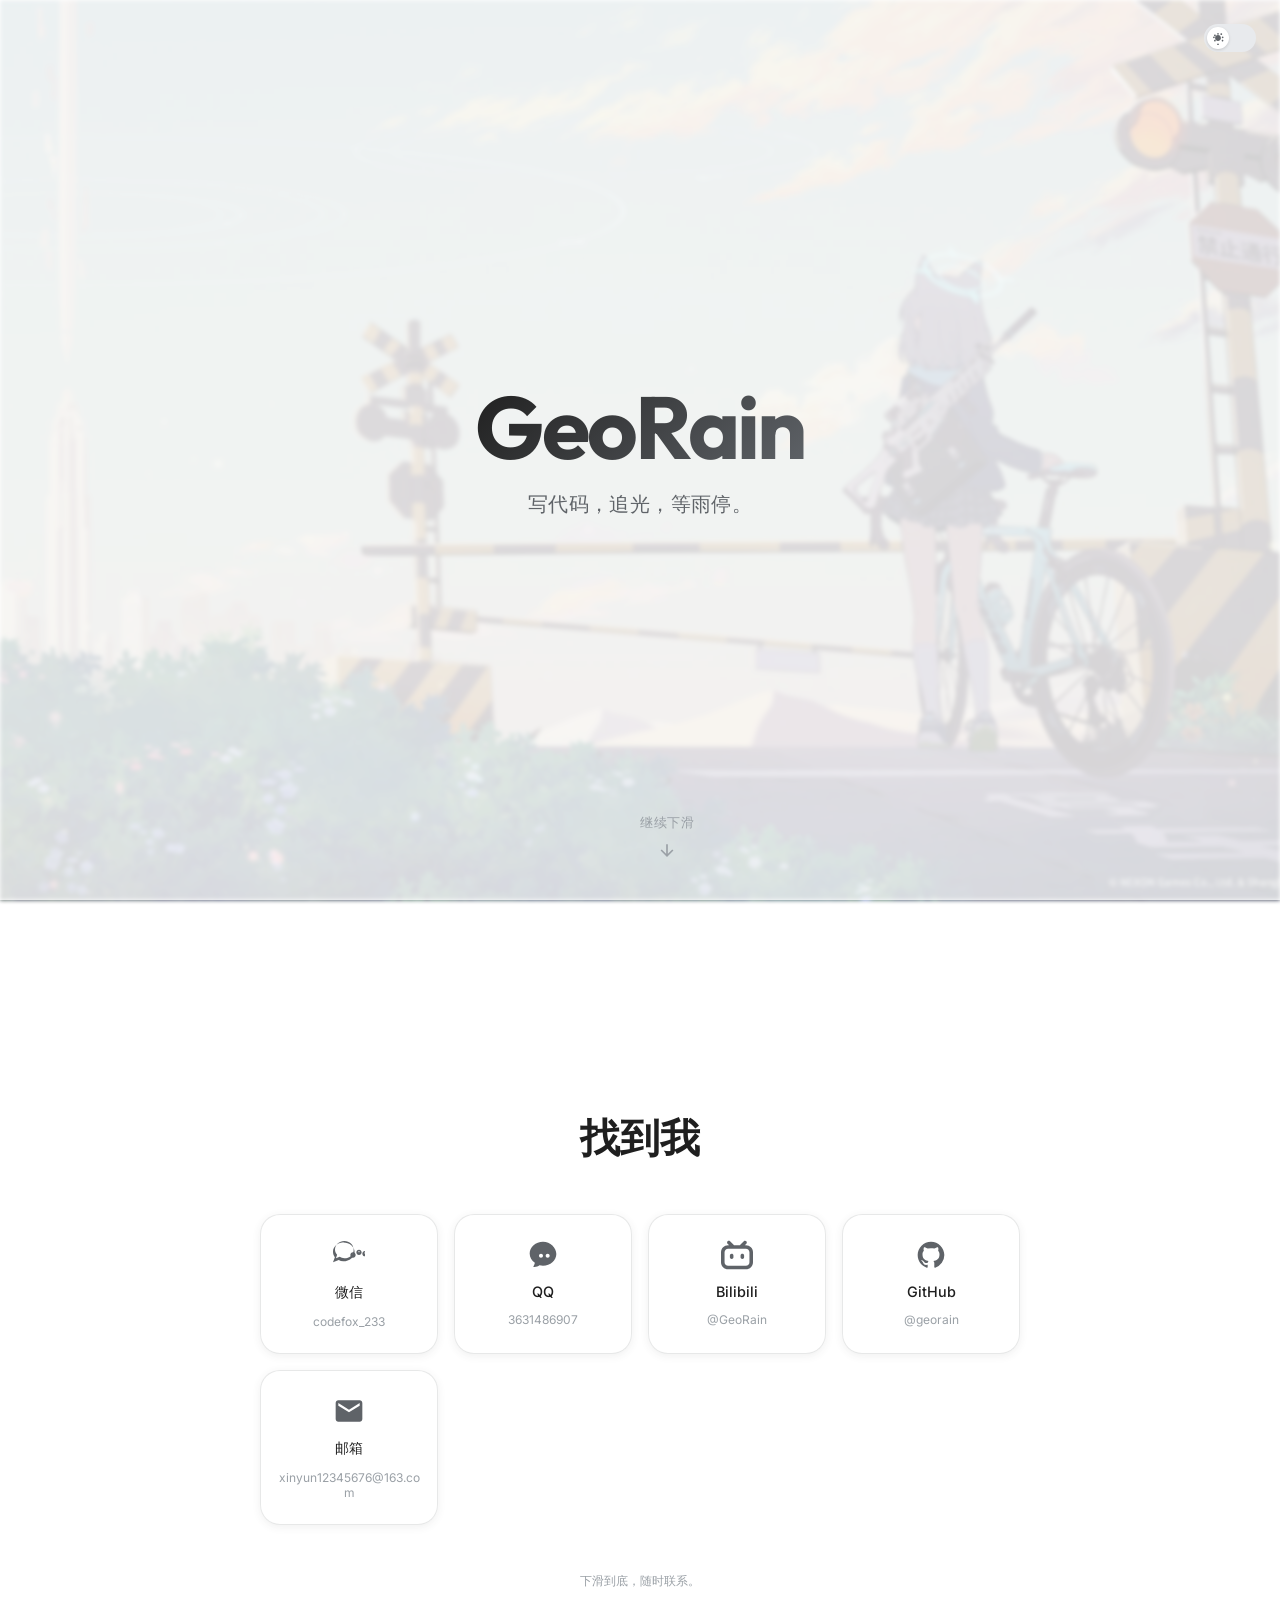
==== index.html @ 986906f8 "Add files via upload" ====
<!DOCTYPE html>
<html lang="zh-CN">
<head>
    <meta charset="UTF-8">
    <meta name="viewport" content="width=device-width, initial-scale=1.0">
    <title>GeoRain</title>
    <link rel="preconnect" href="https://fonts.googleapis.com">
    <link rel="preconnect" href="https://fonts.gstatic.com" crossorigin>
    <!-- 延迟加载字体,不阻塞首屏;字体就绪后无闪烁切换 -->
    <link href="https://fonts.googleapis.com/css2?family=Inter:wght@300;400;500;600;700&family=Outfit:wght@400;500;600;700&display=swap" rel="stylesheet" media="print" onload="this.media='all'">
    <noscript><link href="https://fonts.googleapis.com/css2?family=Inter:wght@300;400;500;600;700&family=Outfit:wght@400;500;600;700&display=swap" rel="stylesheet"></noscript>
    <style>
        :root {
            --bg: #ffffff;
            --bg-glass: rgba(255, 255, 255, 0.72);
            --text-primary: #1f1f1f;
            --text-secondary: #5f6368;
            --text-tertiary: #9aa0a6;
            --border: rgba(60, 64, 67, 0.12);
            --shadow: rgba(60, 64, 67, 0.08);
            --accent: #1a73e8;
            --toggle-bg: #e8eaed;
            --toggle-knob: #ffffff;
            --transition-speed: 0.4s;
        }

        [data-theme="dark"] {
            --bg: #0e0e0e;
            --bg-glass: rgba(30, 30, 30, 0.72);
            --text-primary: #e8eaed;
            --text-secondary: #9aa0a6;
            --text-tertiary: #5f6368;
            --border: rgba(255, 255, 255, 0.08);
            --shadow: rgba(0, 0, 0, 0.25);
            --accent: #8ab4f8;
            --toggle-bg: #3c4043;
            --toggle-knob: #5f6368;
        }

        * {
            margin: 0;
            padding: 0;
            box-sizing: border-box;
        }

        html {
            scroll-behavior: smooth;
        }

        body {
            font-family: 'Inter', -apple-system, BlinkMacSystemFont, 'Segoe UI', Roboto, sans-serif;
            background-color: var(--bg);
            color: var(--text-primary);
            transition: background-color var(--transition-speed) ease, color var(--transition-speed) ease;
            overflow-x: hidden;
            min-height: 100vh;
        }

        /* Desktop background */
        @media (min-width: 769px) {
            body::before {
                content: '';
                position: fixed;
                inset: 0;
                z-index: -1;
                background: url('bj2.jpg') center center / cover no-repeat fixed;
                filter: blur(2px) brightness(0.85);
                transition: filter var(--transition-speed) ease;
            }

            [data-theme="dark"] body::before {
                filter: blur(2px) brightness(0.45);
            }

            body::after {
                content: '';
                position: fixed;
                inset: 0;
                z-index: -1;
                background: var(--bg);
                opacity: 0.82;
                transition: background-color var(--transition-speed) ease, opacity var(--transition-speed) ease;
            }

            [data-theme="dark"] body::after {
                opacity: 0.88;
            }
        }

        /* Theme toggle */
        .theme-toggle {
            position: fixed;
            top: 24px;
            right: 24px;
            z-index: 100;
            width: 52px;
            height: 28px;
            background: var(--toggle-bg);
            border-radius: 14px;
            cursor: pointer;
            border: none;
            outline: none;
            padding: 0;
            transition: background-color var(--transition-speed) ease;
            display: flex;
            align-items: center;
            padding: 0 3px;
        }

        .theme-toggle-knob {
            width: 22px;
            height: 22px;
            background: var(--toggle-knob);
            border-radius: 50%;
            box-shadow: 0 1px 3px rgba(0,0,0,0.15);
            transition: transform var(--transition-speed) cubic-bezier(0.4, 0.0, 0.2, 1), background-color var(--transition-speed) ease;
            display: flex;
            align-items: center;
            justify-content: center;
        }

        [data-theme="dark"] .theme-toggle-knob {
            transform: translateX(24px);
        }

        .theme-toggle svg {
            width: 14px;
            height: 14px;
            fill: var(--text-secondary);
            transition: fill var(--transition-speed) ease;
        }

        /* Layout */
        .page {
            min-height: 200vh;
            display: flex;
            flex-direction: column;
        }

        /* Hero section */
        .hero {
            flex: 1;
            min-height: 100vh;
            display: flex;
            flex-direction: column;
            align-items: center;
            justify-content: center;
            text-align: center;
            padding: 40px 24px;
            position: relative;
        }

        .hero-content {
            animation: fadeInUp 0.9s cubic-bezier(0.16, 1, 0.3, 1) forwards;
            opacity: 0;
            transform: translateY(24px);
        }

        .name {
            font-family: 'Outfit', sans-serif;
            font-size: clamp(3rem, 8vw, 5.5rem);
            font-weight: 700;
            letter-spacing: -0.03em;
            line-height: 1.05;
            margin-bottom: 16px;
            background: linear-gradient(135deg, var(--text-primary) 0%, var(--text-secondary) 100%);
            -webkit-background-clip: text;
            -webkit-text-fill-color: transparent;
            background-clip: text;
            transition: background 0.4s ease;
        }

        .tagline {
            font-size: clamp(1rem, 2.5vw, 1.25rem);
            font-weight: 400;
            color: var(--text-secondary);
            letter-spacing: 0.02em;
            line-height: 1.5;
            max-width: 480px;
            transition: color var(--transition-speed) ease;
        }

        /* Scroll indicator */
        .scroll-hint {
            position: absolute;
            bottom: 40px;
            left: 50%;
            transform: translateX(-50%);
            display: flex;
            flex-direction: column;
            align-items: center;
            gap: 8px;
            color: var(--text-tertiary);
            font-size: 0.8rem;
            letter-spacing: 0.05em;
            animation: fadeInUp 0.9s 0.3s cubic-bezier(0.16, 1, 0.3, 1) forwards;
            opacity: 0;
            transition: color var(--transition-speed) ease;
        }

        .scroll-hint svg {
            width: 20px;
            height: 20px;
            stroke: currentColor;
            fill: none;
            stroke-width: 2;
            animation: bounce 2s infinite;
        }

        @keyframes bounce {
            0%, 20%, 50%, 80%, 100% { transform: translateY(0); }
            40% { transform: translateY(6px); }
            60% { transform: translateY(3px); }
        }

        /* Contact section */
        .contact-section {
            min-height: 100vh;
            display: flex;
            flex-direction: column;
            align-items: center;
            justify-content: center;
            padding: 80px 24px;
            position: relative;
            /* 首屏外的内容延迟渲染,加快首屏呈现 */
            content-visibility: auto;
            contain-intrinsic-size: 100vh 500px;
        }

        .contact-title {
            font-family: 'Outfit', sans-serif;
            font-size: clamp(1.75rem, 4vw, 2.5rem);
            font-weight: 600;
            margin-bottom: 48px;
            color: var(--text-primary);
            transition: color var(--transition-speed) ease;
            opacity: 0;
            transform: translateY(20px);
        }

        .contact-title.visible {
            animation: fadeInUp 0.7s cubic-bezier(0.16, 1, 0.3, 1) forwards;
        }

        .contact-grid {
            display: grid;
            grid-template-columns: repeat(2, minmax(140px, 200px));
            gap: 16px;
            max-width: 420px;
            width: 100%;
        }

        .contact-card {
            background: var(--bg-glass);
            backdrop-filter: blur(20px) saturate(1.8);
            -webkit-backdrop-filter: blur(20px) saturate(1.8);
            border: 1px solid var(--border);
            border-radius: 20px;
            padding: 24px 16px;
            display: flex;
            flex-direction: column;
            align-items: center;
            gap: 12px;
            text-decoration: none;
            color: var(--text-primary);
            box-shadow: 0 2px 8px var(--shadow);
            transition: transform 0.3s cubic-bezier(0.34, 1.56, 0.64, 1), box-shadow 0.3s ease, background-color var(--transition-speed) ease, border-color var(--transition-speed) ease;
            opacity: 0;
            transform: translateY(20px);
        }

        .contact-card.visible {
            animation: fadeInUp 0.6s cubic-bezier(0.16, 1, 0.3, 1) forwards;
        }

        .contact-card:nth-child(1).visible { animation-delay: 0.05s; }
        .contact-card:nth-child(2).visible { animation-delay: 0.15s; }
        .contact-card:nth-child(3).visible { animation-delay: 0.25s; }
        .contact-card:nth-child(4).visible { animation-delay: 0.35s; }
        .contact-card:nth-child(5).visible { animation-delay: 0.45s; }

        .contact-card:hover {
            transform: translateY(-4px) scale(1.02);
            box-shadow: 0 8px 24px var(--shadow);
        }

        .contact-card svg {
            width: 32px;
            height: 32px;
            fill: var(--text-secondary);
            transition: fill var(--transition-speed) ease;
        }

        .contact-card:hover svg {
            fill: var(--accent);
        }

        .contact-label {
            font-size: 0.9rem;
            font-weight: 500;
            color: var(--text-primary);
            transition: color var(--transition-speed) ease;
        }

        .contact-value {
            font-size: 0.75rem;
            color: var(--text-tertiary);
            word-break: break-all;
            text-align: center;
            transition: color var(--transition-speed) ease;
        }

        .contact-card.non-link {
            cursor: default;
        }

        .contact-card.non-link:hover {
            transform: translateY(-2px) scale(1.01);
        }

        /* Footer hint */
        .footer-hint {
            margin-top: 48px;
            font-size: 0.75rem;
            color: var(--text-tertiary);
            opacity: 0;
            transition: color var(--transition-speed) ease;
        }

        .footer-hint.visible {
            animation: fadeInUp 0.6s 0.4s cubic-bezier(0.16, 1, 0.3, 1) forwards;
        }

        @keyframes fadeInUp {
            from {
                opacity: 0;
                transform: translateY(20px);
            }
            to {
                opacity: 1;
                transform: translateY(0);
            }
        }

        /* Responsive */
        @media (max-width: 480px) {
            .contact-grid {
                grid-template-columns: 1fr 1fr;
                gap: 12px;
            }

            .contact-card {
                padding: 20px 12px;
                border-radius: 16px;
            }

            .contact-card svg {
                width: 28px;
                height: 28px;
            }

            .theme-toggle {
                top: 16px;
                right: 16px;
            }
        }

        @media (min-width: 769px) {
            .contact-grid {
                grid-template-columns: repeat(4, minmax(140px, 180px));
                max-width: 760px;
            }
        }
    </style>
</head>
<body>
    <button class="theme-toggle" id="themeToggle" aria-label="切换深色模式">
        <div class="theme-toggle-knob">
            <svg id="toggleIcon" viewBox="0 0 24 24" xmlns="http://www.w3.org/2000/svg">
                <!-- Sun icon -->
                <path class="sun" d="M12 17c-2.76 0-5-2.24-5-5s2.24-5 5-5 5 2.24 5 5-2.24 5-5 5zm0-13.5c.83 0 1.5.67 1.5 1.5s-.67 1.5-1.5 1.5-1.5-.67-1.5-1.5.67-1.5 1.5-1.5zm0 18c-.83 0-1.5.67-1.5 1.5s.67 1.5 1.5 1.5 1.5-.67 1.5-1.5-.67-1.5-1.5-1.5zm9.5-10.5c0 .83-.67 1.5-1.5 1.5s-1.5-.67-1.5-1.5.67-1.5 1.5-1.5 1.5.67 1.5 1.5zm-18 0c0 .83.67 1.5 1.5 1.5s1.5-.67 1.5-1.5-.67-1.5-1.5-1.5-1.5.67-1.5 1.5zm15.18-6.68c.59.59.59 1.54 0 2.12-.59.59-1.54.59-2.12 0-.59-.59-.59-1.54 0-2.12.59-.59 1.54-.59 2.12 0zM5.64 17.36c-.59-.59-.59-1.54 0-2.12.59-.59 1.54-.59 2.12 0 .59.59.59 1.54 0 2.12-.59.59-1.54.59-2.12 0zm15.18 0c-.59.59-1.54.59-2.12 0-.59-.59-.59-1.54 0-2.12.59-.59 1.54-.59 2.12 0 .59.59.59 1.54 0 2.12zM5.64 6.64c.59-.59 1.54-.59 2.12 0 .59.59.59 1.54 0 2.12-.59.59-1.54.59-2.12 0-.59-.59-.59-1.54 0-2.12z"/>
                <!-- Moon icon (hidden by default) -->
                <path class="moon" style="display:none" d="M12 3c-4.97 0-9 4.03-9 9s4.03 9 9 9 9-4.03 9-9c0-.46-.04-.92-.1-1.36-.98 1.37-2.58 2.26-4.4 2.26-3.03 0-5.5-2.47-5.5-5.5 0-1.82.89-3.42 2.26-4.4-.44-.06-.9-.1-1.36-.1z"/>
            </svg>
        </div>
    </button>

    <div class="page">
        <section class="hero">
            <div class="hero-content">
                <h1 class="name">GeoRain</h1>
                <p class="tagline">写代码，追光，等雨停。</p>
            </div>
            <div class="scroll-hint">
                <span>继续下滑</span>
                <svg viewBox="0 0 24 24"><path d="M12 5v14M5 12l7 7 7-7"/></svg>
            </div>
        </section>

        <section class="contact-section" id="contactSection">
            <h2 class="contact-title" id="contactTitle">找到我</h2>
            <div class="contact-grid">
                <div class="contact-card non-link">
                    <svg viewBox="0 0 24 24" xmlns="http://www.w3.org/2000/svg">
                        <path d="M8.5 14.5c-1.3 0-2.5-.4-3.5-1.1l-2.8 1.1.9-2.7C2 10.5 1.5 9.3 1.5 8c0-3.6 3.1-6.5 7-6.5s7 2.9 7 6.5-3.1 6.5-7 6.5zm0-12C3.8 2.5 0 5.7 0 9.5c0 1.5.5 2.9 1.4 4.1L0 17.5l4.3-1.7c1 .6 2.2.9 3.4.9 4.7 0 8.5-3.2 8.5-7s-3.8-7-8.5-7z"/>
                        <path d="M19.5 9c.3 0 .5.2.5.5s-.2.5-.5.5-.5-.2-.5-.5.2-.5.5-.5zm0-1c-1.1 0-2 .9-2 2s.9 2 2 2 2-.9 2-2-.9-2-2-2zm-4.5 3c.3 0 .5.2.5.5s-.2.5-.5.5-.5-.2-.5-.5.2-.5.5-.5zm0-1c-1.1 0-2 .9-2 2s.9 2 2 2 2-.9 2-2-.9-2-2-2zm9 0c.3 0 .5.2.5.5s-.2.5-.5.5-.5-.2-.5-.5.2-.5.5-.5zm0-1c-1.1 0-2 .9-2 2s.9 2 2 2 2-.9 2-2-.9-2-2-2z"/>
                    </svg>
                    <span class="contact-label">微信</span>
                    <span class="contact-value">codefox_233</span>
                </div>

                <div class="contact-card non-link">
                    <svg viewBox="0 0 24 24" xmlns="http://www.w3.org/2000/svg">
                        <path d="M12 2C6.48 2 2 6.03 2 10.8c0 2.85 1.52 5.38 3.88 7.04-.16.85-.6 2.15-1.18 3.1 1.72.32 3.48-.38 4.68-1.2.84.23 1.73.36 2.62.36 5.52 0 10-4.03 10-8.8S17.52 2 12 2zm-1.5 12c-.83 0-1.5-.67-1.5-1.5s.67-1.5 1.5-1.5 1.5.67 1.5 1.5-.67 1.5-1.5 1.5zm5 0c-.83 0-1.5-.67-1.5-1.5s.67-1.5 1.5-1.5 1.5.67 1.5 1.5-.67 1.5-1.5 1.5z"/>
                    </svg>
                    <span class="contact-label">QQ</span>
                    <span class="contact-value">3631486907</span>
                </div>

                <a href="https://space.bilibili.com/3493276139128840?spm_id_from=333.1007.0.0" target="_blank" rel="noopener noreferrer" class="contact-card">
                    <svg viewBox="0 0 24 24" xmlns="http://www.w3.org/2000/svg">
                        <path d="M17.813 4.653h.854c1.51.054 2.769.578 3.773 1.574 1.004.995 1.524 2.249 1.56 3.76v7.36c-.036 1.51-.556 2.769-1.56 3.773s-2.262 1.524-3.773 1.56H5.333c-1.51-.036-2.769-.556-3.773-1.56S.036 18.858 0 17.347v-7.36c.036-1.511.556-2.765 1.56-3.76 1.004-.996 2.262-1.52 3.773-1.574h.774l-1.174-1.12a1.234 1.234 0 0 1-.373-.906c0-.356.124-.659.373-.907l.027-.027c.267-.249.573-.373.92-.373.347 0 .653.124.92.373L9.653 4.44c.071.071.134.142.187.213h4.267a.836.836 0 0 1 .16-.213l2.853-2.747c.267-.249.573-.373.92-.373.347 0 .662.151.929.4.267.249.391.551.391.907 0 .355-.124.657-.373.906zM5.333 7.24c-.746.018-1.373.276-1.88.773-.506.498-.769 1.13-.786 1.894v7.52c.017.764.28 1.395.786 1.893.507.498 1.134.756 1.88.773h13.334c.746-.017 1.373-.275 1.88-.773.506-.498.769-1.129.786-1.893v-7.52c-.017-.765-.28-1.396-.786-1.894-.507-.497-1.134-.755-1.88-.773zM8 11.107c.373 0 .684.124.933.373.25.249.383.569.4.96v1.173c-.017.391-.15.711-.4.96-.249.25-.56.374-.933.374s-.684-.125-.933-.374c-.25-.249-.383-.569-.4-.96V12.44c0-.373.129-.689.386-.947.258-.257.574-.386.947-.386zm8 0c.373 0 .684.124.933.373.25.249.383.569.4.96v1.173c-.017.391-.15.711-.4.96-.249.25-.56.374-.933.374s-.684-.125-.933-.374c-.25-.249-.383-.569-.4-.96V12.44c.017-.391.15-.711.4-.96.249-.249.56-.373.933-.373z"/>
                    </svg>
                    <span class="contact-label">Bilibili</span>
                    <span class="contact-value">@GeoRain</span>
                </a>

                <a href="https://github.com/georain" target="_blank" rel="noopener noreferrer" class="contact-card">
                    <svg viewBox="0 0 24 24" xmlns="http://www.w3.org/2000/svg">
                        <path d="M12 2C6.477 2 2 6.484 2 12.017c0 4.425 2.865 8.18 6.839 9.504.5.092.682-.217.682-.483 0-.237-.008-.868-.013-1.703-2.782.605-3.369-1.343-3.369-1.343-.454-1.158-1.11-1.466-1.11-1.466-.908-.62.069-.608.069-.608 1.003.07 1.531 1.032 1.531 1.032.892 1.53 2.341 1.088 2.91.832.092-.647.35-1.088.636-1.338-2.22-.253-4.555-1.113-4.555-4.951 0-1.093.39-1.988 1.029-2.688-.103-.253-.446-1.272.098-2.65 0 0 .84-.27 2.75 1.026A9.564 9.564 0 0 1 12 6.844c.85.004 1.705.115 2.504.337 1.909-1.296 2.747-1.027 2.747-1.027.546 1.379.203 2.398.1 2.651.64.7 1.028 1.595 1.028 2.688 0 3.848-2.339 4.695-4.566 4.942.359.308.678.92.678 1.855 0 1.338-.012 2.419-.012 2.747 0 .268.18.58.688.482A10.019 10.019 0 0 0 22 12.017C22 6.484 17.522 2 12 2z"/>
                    </svg>
                    <span class="contact-label">GitHub</span>
                    <span class="contact-value">@georain</span>
                </a>

                <a href="mailto:xinyun12345676@163.com" class="contact-card">
                    <svg viewBox="0 0 24 24" xmlns="http://www.w3.org/2000/svg">
                        <path d="M20 4H4c-1.1 0-2 .9-2 2v12c0 1.1.9 2 2 2h16c1.1 0 2-.9 2-2V6c0-1.1-.9-2-2-2zm0 4l-8 5-8-5V6l8 5 8-5v2z"/>
                    </svg>
                    <span class="contact-label">邮箱</span>
                    <span class="contact-value">xinyun12345676@163.com</span>
                </a>
            </div>
            <div class="footer-hint" id="footerHint">下滑到底，随时联系。</div>
        </section>
    </div>

    <script>
        // Theme toggle
        const themeToggle = document.getElementById('themeToggle');
        const toggleIcon = document.getElementById('toggleIcon');
        const sunPath = toggleIcon.querySelector('.sun');
        const moonPath = toggleIcon.querySelector('.moon');
        const storedTheme = localStorage.getItem('theme');

        function applyTheme(theme) {
            if (theme === 'dark') {
                document.documentElement.setAttribute('data-theme', 'dark');
                sunPath.style.display = 'none';
                moonPath.style.display = 'block';
            } else {
                document.documentElement.removeAttribute('data-theme');
                sunPath.style.display = 'block';
                moonPath.style.display = 'none';
            }
        }

        if (storedTheme) {
            applyTheme(storedTheme);
        } else if (window.matchMedia && window.matchMedia('(prefers-color-scheme: dark)').matches) {
            applyTheme('dark');
        }

        themeToggle.addEventListener('click', () => {
            const isDark = document.documentElement.getAttribute('data-theme') === 'dark';
            const newTheme = isDark ? 'light' : 'dark';
            applyTheme(newTheme);
            localStorage.setItem('theme', newTheme);
        });

        // Scroll reveal
        const observerOptions = {
            threshold: 0.15,
            rootMargin: '0px'
        };

        const observer = new IntersectionObserver((entries) => {
            entries.forEach(entry => {
                if (entry.isIntersecting) {
                    entry.target.classList.add('visible');
                }
            });
        }, observerOptions);

        observer.observe(document.getElementById('contactTitle'));
        document.querySelectorAll('.contact-card').forEach(card => observer.observe(card));
        observer.observe(document.getElementById('footerHint'));
    </script>
</body>
</html>
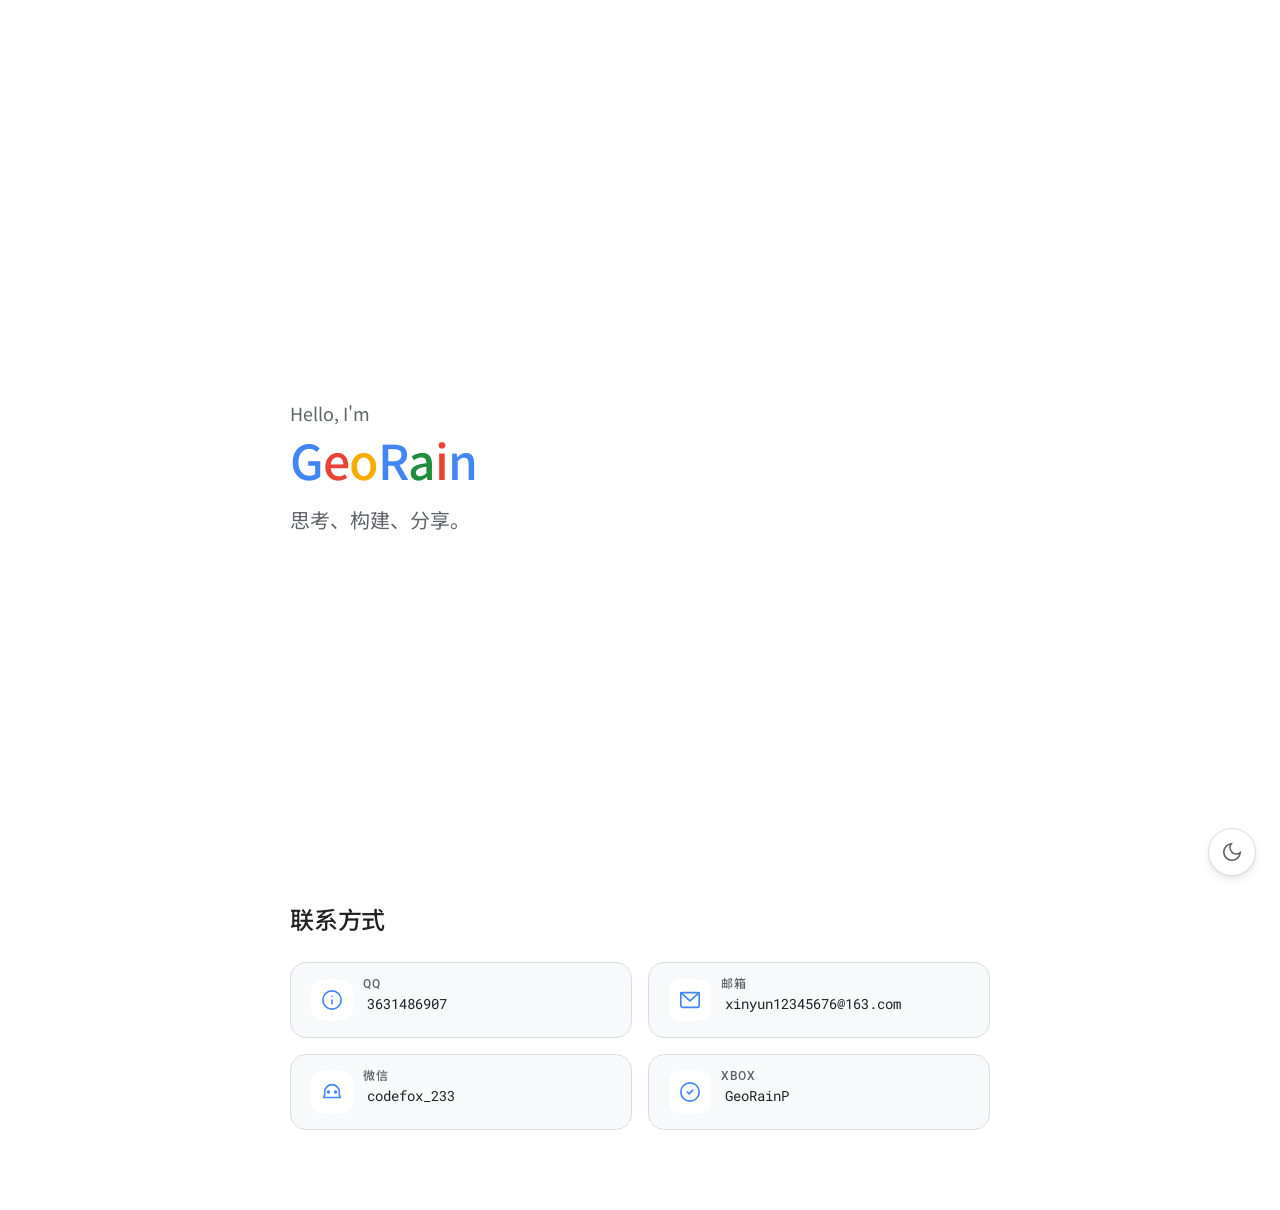
==== commit 1837de75: "Add files via upload" ====
--- a/index.html
+++ b/index.html
@@ -1,500 +1,79 @@
 <!DOCTYPE html>
 <html lang="zh-CN">
 <head>
-    <meta charset="UTF-8">
-    <meta name="viewport" content="width=device-width, initial-scale=1.0">
-    <title>GeoRain</title>
-    <link rel="preconnect" href="https://fonts.googleapis.com">
-    <link rel="preconnect" href="https://fonts.gstatic.com" crossorigin>
-    <!-- 延迟加载字体,不阻塞首屏;字体就绪后无闪烁切换 -->
-    <link href="https://fonts.googleapis.com/css2?family=Inter:wght@300;400;500;600;700&family=Outfit:wght@400;500;600;700&display=swap" rel="stylesheet" media="print" onload="this.media='all'">
-    <noscript><link href="https://fonts.googleapis.com/css2?family=Inter:wght@300;400;500;600;700&family=Outfit:wght@400;500;600;700&display=swap" rel="stylesheet"></noscript>
-    <style>
-        :root {
-            --bg: #ffffff;
-            --bg-glass: rgba(255, 255, 255, 0.72);
-            --text-primary: #1f1f1f;
-            --text-secondary: #5f6368;
-            --text-tertiary: #9aa0a6;
-            --border: rgba(60, 64, 67, 0.12);
-            --shadow: rgba(60, 64, 67, 0.08);
-            --accent: #1a73e8;
-            --toggle-bg: #e8eaed;
-            --toggle-knob: #ffffff;
-            --transition-speed: 0.4s;
-        }
-
-        [data-theme="dark"] {
-            --bg: #0e0e0e;
-            --bg-glass: rgba(30, 30, 30, 0.72);
-            --text-primary: #e8eaed;
-            --text-secondary: #9aa0a6;
-            --text-tertiary: #5f6368;
-            --border: rgba(255, 255, 255, 0.08);
-            --shadow: rgba(0, 0, 0, 0.25);
-            --accent: #8ab4f8;
-            --toggle-bg: #3c4043;
-            --toggle-knob: #5f6368;
-        }
-
-        * {
-            margin: 0;
-            padding: 0;
-            box-sizing: border-box;
-        }
-
-        html {
-            scroll-behavior: smooth;
-        }
-
-        body {
-            font-family: 'Inter', -apple-system, BlinkMacSystemFont, 'Segoe UI', Roboto, sans-serif;
-            background-color: var(--bg);
-            color: var(--text-primary);
-            transition: background-color var(--transition-speed) ease, color var(--transition-speed) ease;
-            overflow-x: hidden;
-            min-height: 100vh;
-        }
-
-        /* Desktop background */
-        @media (min-width: 769px) {
-            body::before {
-                content: '';
-                position: fixed;
-                inset: 0;
-                z-index: -1;
-                background: url('bj2.jpg') center center / cover no-repeat fixed;
-                filter: blur(2px) brightness(0.85);
-                transition: filter var(--transition-speed) ease;
-            }
-
-            [data-theme="dark"] body::before {
-                filter: blur(2px) brightness(0.45);
-            }
-
-            body::after {
-                content: '';
-                position: fixed;
-                inset: 0;
-                z-index: -1;
-                background: var(--bg);
-                opacity: 0.82;
-                transition: background-color var(--transition-speed) ease, opacity var(--transition-speed) ease;
-            }
-
-            [data-theme="dark"] body::after {
-                opacity: 0.88;
-            }
-        }
-
-        /* Theme toggle */
-        .theme-toggle {
-            position: fixed;
-            top: 24px;
-            right: 24px;
-            z-index: 100;
-            width: 52px;
-            height: 28px;
-            background: var(--toggle-bg);
-            border-radius: 14px;
-            cursor: pointer;
-            border: none;
-            outline: none;
-            padding: 0;
-            transition: background-color var(--transition-speed) ease;
-            display: flex;
-            align-items: center;
-            padding: 0 3px;
-        }
-
-        .theme-toggle-knob {
-            width: 22px;
-            height: 22px;
-            background: var(--toggle-knob);
-            border-radius: 50%;
-            box-shadow: 0 1px 3px rgba(0,0,0,0.15);
-            transition: transform var(--transition-speed) cubic-bezier(0.4, 0.0, 0.2, 1), background-color var(--transition-speed) ease;
-            display: flex;
-            align-items: center;
-            justify-content: center;
-        }
-
-        [data-theme="dark"] .theme-toggle-knob {
-            transform: translateX(24px);
-        }
-
-        .theme-toggle svg {
-            width: 14px;
-            height: 14px;
-            fill: var(--text-secondary);
-            transition: fill var(--transition-speed) ease;
-        }
-
-        /* Layout */
-        .page {
-            min-height: 200vh;
-            display: flex;
-            flex-direction: column;
-        }
-
-        /* Hero section */
-        .hero {
-            flex: 1;
-            min-height: 100vh;
-            display: flex;
-            flex-direction: column;
-            align-items: center;
-            justify-content: center;
-            text-align: center;
-            padding: 40px 24px;
-            position: relative;
-        }
-
-        .hero-content {
-            animation: fadeInUp 0.9s cubic-bezier(0.16, 1, 0.3, 1) forwards;
-            opacity: 0;
-            transform: translateY(24px);
-        }
-
-        .name {
-            font-family: 'Outfit', sans-serif;
-            font-size: clamp(3rem, 8vw, 5.5rem);
-            font-weight: 700;
-            letter-spacing: -0.03em;
-            line-height: 1.05;
-            margin-bottom: 16px;
-            background: linear-gradient(135deg, var(--text-primary) 0%, var(--text-secondary) 100%);
-            -webkit-background-clip: text;
-            -webkit-text-fill-color: transparent;
-            background-clip: text;
-            transition: background 0.4s ease;
-        }
-
-        .tagline {
-            font-size: clamp(1rem, 2.5vw, 1.25rem);
-            font-weight: 400;
-            color: var(--text-secondary);
-            letter-spacing: 0.02em;
-            line-height: 1.5;
-            max-width: 480px;
-            transition: color var(--transition-speed) ease;
-        }
-
-        /* Scroll indicator */
-        .scroll-hint {
-            position: absolute;
-            bottom: 40px;
-            left: 50%;
-            transform: translateX(-50%);
-            display: flex;
-            flex-direction: column;
-            align-items: center;
-            gap: 8px;
-            color: var(--text-tertiary);
-            font-size: 0.8rem;
-            letter-spacing: 0.05em;
-            animation: fadeInUp 0.9s 0.3s cubic-bezier(0.16, 1, 0.3, 1) forwards;
-            opacity: 0;
-            transition: color var(--transition-speed) ease;
-        }
-
-        .scroll-hint svg {
-            width: 20px;
-            height: 20px;
-            stroke: currentColor;
-            fill: none;
-            stroke-width: 2;
-            animation: bounce 2s infinite;
-        }
-
-        @keyframes bounce {
-            0%, 20%, 50%, 80%, 100% { transform: translateY(0); }
-            40% { transform: translateY(6px); }
-            60% { transform: translateY(3px); }
-        }
-
-        /* Contact section */
-        .contact-section {
-            min-height: 100vh;
-            display: flex;
-            flex-direction: column;
-            align-items: center;
-            justify-content: center;
-            padding: 80px 24px;
-            position: relative;
-            /* 首屏外的内容延迟渲染,加快首屏呈现 */
-            content-visibility: auto;
-            contain-intrinsic-size: 100vh 500px;
-        }
-
-        .contact-title {
-            font-family: 'Outfit', sans-serif;
-            font-size: clamp(1.75rem, 4vw, 2.5rem);
-            font-weight: 600;
-            margin-bottom: 48px;
-            color: var(--text-primary);
-            transition: color var(--transition-speed) ease;
-            opacity: 0;
-            transform: translateY(20px);
-        }
-
-        .contact-title.visible {
-            animation: fadeInUp 0.7s cubic-bezier(0.16, 1, 0.3, 1) forwards;
-        }
-
-        .contact-grid {
-            display: grid;
-            grid-template-columns: repeat(2, minmax(140px, 200px));
-            gap: 16px;
-            max-width: 420px;
-            width: 100%;
-        }
-
-        .contact-card {
-            background: var(--bg-glass);
-            backdrop-filter: blur(20px) saturate(1.8);
-            -webkit-backdrop-filter: blur(20px) saturate(1.8);
-            border: 1px solid var(--border);
-            border-radius: 20px;
-            padding: 24px 16px;
-            display: flex;
-            flex-direction: column;
-            align-items: center;
-            gap: 12px;
-            text-decoration: none;
-            color: var(--text-primary);
-            box-shadow: 0 2px 8px var(--shadow);
-            transition: transform 0.3s cubic-bezier(0.34, 1.56, 0.64, 1), box-shadow 0.3s ease, background-color var(--transition-speed) ease, border-color var(--transition-speed) ease;
-            opacity: 0;
-            transform: translateY(20px);
-        }
-
-        .contact-card.visible {
-            animation: fadeInUp 0.6s cubic-bezier(0.16, 1, 0.3, 1) forwards;
-        }
-
-        .contact-card:nth-child(1).visible { animation-delay: 0.05s; }
-        .contact-card:nth-child(2).visible { animation-delay: 0.15s; }
-        .contact-card:nth-child(3).visible { animation-delay: 0.25s; }
-        .contact-card:nth-child(4).visible { animation-delay: 0.35s; }
-        .contact-card:nth-child(5).visible { animation-delay: 0.45s; }
-
-        .contact-card:hover {
-            transform: translateY(-4px) scale(1.02);
-            box-shadow: 0 8px 24px var(--shadow);
-        }
-
-        .contact-card svg {
-            width: 32px;
-            height: 32px;
-            fill: var(--text-secondary);
-            transition: fill var(--transition-speed) ease;
-        }
-
-        .contact-card:hover svg {
-            fill: var(--accent);
-        }
-
-        .contact-label {
-            font-size: 0.9rem;
-            font-weight: 500;
-            color: var(--text-primary);
-            transition: color var(--transition-speed) ease;
-        }
-
-        .contact-value {
-            font-size: 0.75rem;
-            color: var(--text-tertiary);
-            word-break: break-all;
-            text-align: center;
-            transition: color var(--transition-speed) ease;
-        }
-
-        .contact-card.non-link {
-            cursor: default;
-        }
-
-        .contact-card.non-link:hover {
-            transform: translateY(-2px) scale(1.01);
-        }
-
-        /* Footer hint */
-        .footer-hint {
-            margin-top: 48px;
-            font-size: 0.75rem;
-            color: var(--text-tertiary);
-            opacity: 0;
-            transition: color var(--transition-speed) ease;
-        }
-
-        .footer-hint.visible {
-            animation: fadeInUp 0.6s 0.4s cubic-bezier(0.16, 1, 0.3, 1) forwards;
-        }
-
-        @keyframes fadeInUp {
-            from {
-                opacity: 0;
-                transform: translateY(20px);
-            }
-            to {
-                opacity: 1;
-                transform: translateY(0);
-            }
-        }
-
-        /* Responsive */
-        @media (max-width: 480px) {
-            .contact-grid {
-                grid-template-columns: 1fr 1fr;
-                gap: 12px;
-            }
-
-            .contact-card {
-                padding: 20px 12px;
-                border-radius: 16px;
-            }
-
-            .contact-card svg {
-                width: 28px;
-                height: 28px;
-            }
-
-            .theme-toggle {
-                top: 16px;
-                right: 16px;
-            }
-        }
-
-        @media (min-width: 769px) {
-            .contact-grid {
-                grid-template-columns: repeat(4, minmax(140px, 180px));
-                max-width: 760px;
-            }
-        }
-    </style>
+  <meta charset="UTF-8" />
+  <meta name="viewport" content="width=device-width, initial-scale=1.0" />
+  <title>GeoRain</title>
+  <link rel="stylesheet" href="style.css" />
+  <link rel="preconnect" href="https://fonts.googleapis.com" />
+  <link rel="preconnect" href="https://fonts.gstatic.com" crossorigin />
+  <link href="https://fonts.googleapis.com/css2?family=Google+Sans:wght@400;500;700&family=Roboto:wght@300;400;500;700&family=Roboto+Mono:wght@400;500&family=Noto+Sans+SC:wght@300;400;500;700&display=swap" rel="stylesheet" />
 </head>
 <body>
-    <button class="theme-toggle" id="themeToggle" aria-label="切换深色模式">
-        <div class="theme-toggle-knob">
-            <svg id="toggleIcon" viewBox="0 0 24 24" xmlns="http://www.w3.org/2000/svg">
-                <!-- Sun icon -->
-                <path class="sun" d="M12 17c-2.76 0-5-2.24-5-5s2.24-5 5-5 5 2.24 5 5-2.24 5-5 5zm0-13.5c.83 0 1.5.67 1.5 1.5s-.67 1.5-1.5 1.5-1.5-.67-1.5-1.5.67-1.5 1.5-1.5zm0 18c-.83 0-1.5.67-1.5 1.5s.67 1.5 1.5 1.5 1.5-.67 1.5-1.5-.67-1.5-1.5-1.5zm9.5-10.5c0 .83-.67 1.5-1.5 1.5s-1.5-.67-1.5-1.5.67-1.5 1.5-1.5 1.5.67 1.5 1.5zm-18 0c0 .83.67 1.5 1.5 1.5s1.5-.67 1.5-1.5-.67-1.5-1.5-1.5-1.5.67-1.5 1.5zm15.18-6.68c.59.59.59 1.54 0 2.12-.59.59-1.54.59-2.12 0-.59-.59-.59-1.54 0-2.12.59-.59 1.54-.59 2.12 0zM5.64 17.36c-.59-.59-.59-1.54 0-2.12.59-.59 1.54-.59 2.12 0 .59.59.59 1.54 0 2.12-.59.59-1.54.59-2.12 0zm15.18 0c-.59.59-1.54.59-2.12 0-.59-.59-.59-1.54 0-2.12.59-.59 1.54-.59 2.12 0 .59.59.59 1.54 0 2.12zM5.64 6.64c.59-.59 1.54-.59 2.12 0 .59.59.59 1.54 0 2.12-.59.59-1.54.59-2.12 0-.59-.59-.59-1.54 0-2.12z"/>
-                <!-- Moon icon (hidden by default) -->
-                <path class="moon" style="display:none" d="M12 3c-4.97 0-9 4.03-9 9s4.03 9 9 9 9-4.03 9-9c0-.46-.04-.92-.1-1.36-.98 1.37-2.58 2.26-4.4 2.26-3.03 0-5.5-2.47-5.5-5.5 0-1.82.89-3.42 2.26-4.4-.44-.06-.9-.1-1.36-.1z"/>
-            </svg>
+  <div class="progress-bar" id="progressBar"></div>
+
+  <main class="main-content">
+    <section class="hero">
+      <h1 class="hero-title">
+        <span class="hero-greet">Hello, I'm</span>
+        <span class="hero-name">
+          <span class="name-char g">G</span><!--
+       --><span class="name-char e1">e</span><!--
+       --><span class="name-char o">o</span><!--
+       --><span class="name-char r">R</span><!--
+       --><span class="name-char a">a</span><!--
+       --><span class="name-char i">i</span><!--
+       --><span class="name-char n">n</span>
+        </span>
+      </h1>
+      <p class="hero-sub">思考、构建、分享。</p>
+    </section>
+
+    <section class="contact">
+      <h2 class="section-title">联系方式</h2>
+      <div class="contact-grid">
+        <a class="contact-item" href="javascript:void(0)" data-copy="3631486907" title="点击复制 QQ">
+          <span class="contact-icon">
+            <svg width="22" height="22" viewBox="0 0 24 24" fill="none" stroke="currentColor" stroke-width="1.8" stroke-linecap="round"><circle cx="12" cy="12" r="10"/><line x1="12" y1="16" x2="12" y2="12"/><line x1="12" y1="8" x2="12.01" y2="8"/></svg>
+          </span>
+          <span class="contact-label">QQ</span>
+          <span class="contact-value">3631486907</span>
+          <span class="contact-hint">点击复制</span>
+        </a>
+        <a class="contact-item" href="mailto:xinyun12345676@163.com">
+          <span class="contact-icon">
+            <svg width="22" height="22" viewBox="0 0 24 24" fill="none" stroke="currentColor" stroke-width="1.8" stroke-linecap="round"><rect x="2" y="4" width="20" height="16" rx="2"/><path d="M22 4L12 13 2 4"/></svg>
+          </span>
+          <span class="contact-label">邮箱</span>
+          <span class="contact-value">xinyun12345676@163.com</span>
+          <span class="contact-hint">发送邮件</span>
+        </a>
+        <a class="contact-item" href="javascript:void(0)" data-copy="codefox_233" title="点击复制微信号">
+          <span class="contact-icon">
+            <svg width="22" height="22" viewBox="0 0 24 24" fill="none" stroke="currentColor" stroke-width="1.8" stroke-linecap="round"><path d="M20 12a8 8 0 00-16 0v3l-1 3h18l-1-3v-3z"/><circle cx="8" cy="12" r="1"/><circle cx="16" cy="12" r="1"/></svg>
+          </span>
+          <span class="contact-label">微信</span>
+          <span class="contact-value">codefox_233</span>
+          <span class="contact-hint">点击复制</span>
+        </a>
+        <div class="contact-item">
+          <span class="contact-icon">
+            <svg width="22" height="22" viewBox="0 0 24 24" fill="none" stroke="currentColor" stroke-width="1.8" stroke-linecap="round"><path d="M9 12l2 2 4-4"/><circle cx="12" cy="12" r="10"/></svg>
+          </span>
+          <span class="contact-label">Xbox</span>
+          <span class="contact-value">GeoRainP</span>
+          <span class="contact-hint">添加好友</span>
         </div>
-    </button>
+      </div>
+    </section>
+  </main>
 
-    <div class="page">
-        <section class="hero">
-            <div class="hero-content">
-                <h1 class="name">GeoRain</h1>
-                <p class="tagline">写代码，追光，等雨停。</p>
-            </div>
-            <div class="scroll-hint">
-                <span>继续下滑</span>
-                <svg viewBox="0 0 24 24"><path d="M12 5v14M5 12l7 7 7-7"/></svg>
-            </div>
-        </section>
+  <button class="theme-fab" id="themeToggle" aria-label="切换主题">
+    <svg class="icon-sun" width="22" height="22" viewBox="0 0 24 24" fill="none" stroke="currentColor" stroke-width="1.8" stroke-linecap="round"><circle cx="12" cy="12" r="5"/><line x1="12" y1="1" x2="12" y2="3"/><line x1="12" y1="21" x2="12" y2="23"/><line x1="4.22" y1="4.22" x2="5.64" y2="5.64"/><line x1="18.36" y1="18.36" x2="19.78" y2="19.78"/><line x1="1" y1="12" x2="3" y2="12"/><line x1="21" y1="12" x2="23" y2="12"/><line x1="4.22" y1="19.78" x2="5.64" y2="18.36"/><line x1="18.36" y1="5.64" x2="19.78" y2="4.22"/></svg>
+    <svg class="icon-moon" width="22" height="22" viewBox="0 0 24 24" fill="none" stroke="currentColor" stroke-width="1.8" stroke-linecap="round"><path d="M21 12.79A9 9 0 1111.21 3 7 7 0 0021 12.79z"/></svg>
+  </button>
 
-        <section class="contact-section" id="contactSection">
-            <h2 class="contact-title" id="contactTitle">找到我</h2>
-            <div class="contact-grid">
-                <div class="contact-card non-link">
-                    <svg viewBox="0 0 24 24" xmlns="http://www.w3.org/2000/svg">
-                        <path d="M8.5 14.5c-1.3 0-2.5-.4-3.5-1.1l-2.8 1.1.9-2.7C2 10.5 1.5 9.3 1.5 8c0-3.6 3.1-6.5 7-6.5s7 2.9 7 6.5-3.1 6.5-7 6.5zm0-12C3.8 2.5 0 5.7 0 9.5c0 1.5.5 2.9 1.4 4.1L0 17.5l4.3-1.7c1 .6 2.2.9 3.4.9 4.7 0 8.5-3.2 8.5-7s-3.8-7-8.5-7z"/>
-                        <path d="M19.5 9c.3 0 .5.2.5.5s-.2.5-.5.5-.5-.2-.5-.5.2-.5.5-.5zm0-1c-1.1 0-2 .9-2 2s.9 2 2 2 2-.9 2-2-.9-2-2-2zm-4.5 3c.3 0 .5.2.5.5s-.2.5-.5.5-.5-.2-.5-.5.2-.5.5-.5zm0-1c-1.1 0-2 .9-2 2s.9 2 2 2 2-.9 2-2-.9-2-2-2zm9 0c.3 0 .5.2.5.5s-.2.5-.5.5-.5-.2-.5-.5.2-.5.5-.5zm0-1c-1.1 0-2 .9-2 2s.9 2 2 2 2-.9 2-2-.9-2-2-2z"/>
-                    </svg>
-                    <span class="contact-label">微信</span>
-                    <span class="contact-value">codefox_233</span>
-                </div>
-
-                <div class="contact-card non-link">
-                    <svg viewBox="0 0 24 24" xmlns="http://www.w3.org/2000/svg">
-                        <path d="M12 2C6.48 2 2 6.03 2 10.8c0 2.85 1.52 5.38 3.88 7.04-.16.85-.6 2.15-1.18 3.1 1.72.32 3.48-.38 4.68-1.2.84.23 1.73.36 2.62.36 5.52 0 10-4.03 10-8.8S17.52 2 12 2zm-1.5 12c-.83 0-1.5-.67-1.5-1.5s.67-1.5 1.5-1.5 1.5.67 1.5 1.5-.67 1.5-1.5 1.5zm5 0c-.83 0-1.5-.67-1.5-1.5s.67-1.5 1.5-1.5 1.5.67 1.5 1.5-.67 1.5-1.5 1.5z"/>
-                    </svg>
-                    <span class="contact-label">QQ</span>
-                    <span class="contact-value">3631486907</span>
-                </div>
-
-                <a href="https://space.bilibili.com/3493276139128840?spm_id_from=333.1007.0.0" target="_blank" rel="noopener noreferrer" class="contact-card">
-                    <svg viewBox="0 0 24 24" xmlns="http://www.w3.org/2000/svg">
-                        <path d="M17.813 4.653h.854c1.51.054 2.769.578 3.773 1.574 1.004.995 1.524 2.249 1.56 3.76v7.36c-.036 1.51-.556 2.769-1.56 3.773s-2.262 1.524-3.773 1.56H5.333c-1.51-.036-2.769-.556-3.773-1.56S.036 18.858 0 17.347v-7.36c.036-1.511.556-2.765 1.56-3.76 1.004-.996 2.262-1.52 3.773-1.574h.774l-1.174-1.12a1.234 1.234 0 0 1-.373-.906c0-.356.124-.659.373-.907l.027-.027c.267-.249.573-.373.92-.373.347 0 .653.124.92.373L9.653 4.44c.071.071.134.142.187.213h4.267a.836.836 0 0 1 .16-.213l2.853-2.747c.267-.249.573-.373.92-.373.347 0 .662.151.929.4.267.249.391.551.391.907 0 .355-.124.657-.373.906zM5.333 7.24c-.746.018-1.373.276-1.88.773-.506.498-.769 1.13-.786 1.894v7.52c.017.764.28 1.395.786 1.893.507.498 1.134.756 1.88.773h13.334c.746-.017 1.373-.275 1.88-.773.506-.498.769-1.129.786-1.893v-7.52c-.017-.765-.28-1.396-.786-1.894-.507-.497-1.134-.755-1.88-.773zM8 11.107c.373 0 .684.124.933.373.25.249.383.569.4.96v1.173c-.017.391-.15.711-.4.96-.249.25-.56.374-.933.374s-.684-.125-.933-.374c-.25-.249-.383-.569-.4-.96V12.44c0-.373.129-.689.386-.947.258-.257.574-.386.947-.386zm8 0c.373 0 .684.124.933.373.25.249.383.569.4.96v1.173c-.017.391-.15.711-.4.96-.249.25-.56.374-.933.374s-.684-.125-.933-.374c-.25-.249-.383-.569-.4-.96V12.44c.017-.391.15-.711.4-.96.249-.249.56-.373.933-.373z"/>
-                    </svg>
-                    <span class="contact-label">Bilibili</span>
-                    <span class="contact-value">@GeoRain</span>
-                </a>
-
-                <a href="https://github.com/georain" target="_blank" rel="noopener noreferrer" class="contact-card">
-                    <svg viewBox="0 0 24 24" xmlns="http://www.w3.org/2000/svg">
-                        <path d="M12 2C6.477 2 2 6.484 2 12.017c0 4.425 2.865 8.18 6.839 9.504.5.092.682-.217.682-.483 0-.237-.008-.868-.013-1.703-2.782.605-3.369-1.343-3.369-1.343-.454-1.158-1.11-1.466-1.11-1.466-.908-.62.069-.608.069-.608 1.003.07 1.531 1.032 1.531 1.032.892 1.53 2.341 1.088 2.91.832.092-.647.35-1.088.636-1.338-2.22-.253-4.555-1.113-4.555-4.951 0-1.093.39-1.988 1.029-2.688-.103-.253-.446-1.272.098-2.65 0 0 .84-.27 2.75 1.026A9.564 9.564 0 0 1 12 6.844c.85.004 1.705.115 2.504.337 1.909-1.296 2.747-1.027 2.747-1.027.546 1.379.203 2.398.1 2.651.64.7 1.028 1.595 1.028 2.688 0 3.848-2.339 4.695-4.566 4.942.359.308.678.92.678 1.855 0 1.338-.012 2.419-.012 2.747 0 .268.18.58.688.482A10.019 10.019 0 0 0 22 12.017C22 6.484 17.522 2 12 2z"/>
-                    </svg>
-                    <span class="contact-label">GitHub</span>
-                    <span class="contact-value">@georain</span>
-                </a>
-
-                <a href="mailto:xinyun12345676@163.com" class="contact-card">
-                    <svg viewBox="0 0 24 24" xmlns="http://www.w3.org/2000/svg">
-                        <path d="M20 4H4c-1.1 0-2 .9-2 2v12c0 1.1.9 2 2 2h16c1.1 0 2-.9 2-2V6c0-1.1-.9-2-2-2zm0 4l-8 5-8-5V6l8 5 8-5v2z"/>
-                    </svg>
-                    <span class="contact-label">邮箱</span>
-                    <span class="contact-value">xinyun12345676@163.com</span>
-                </a>
-            </div>
-            <div class="footer-hint" id="footerHint">下滑到底，随时联系。</div>
-        </section>
-    </div>
-
-    <script>
-        // Theme toggle
-        const themeToggle = document.getElementById('themeToggle');
-        const toggleIcon = document.getElementById('toggleIcon');
-        const sunPath = toggleIcon.querySelector('.sun');
-        const moonPath = toggleIcon.querySelector('.moon');
-        const storedTheme = localStorage.getItem('theme');
-
-        function applyTheme(theme) {
-            if (theme === 'dark') {
-                document.documentElement.setAttribute('data-theme', 'dark');
-                sunPath.style.display = 'none';
-                moonPath.style.display = 'block';
-            } else {
-                document.documentElement.removeAttribute('data-theme');
-                sunPath.style.display = 'block';
-                moonPath.style.display = 'none';
-            }
-        }
-
-        if (storedTheme) {
-            applyTheme(storedTheme);
-        } else if (window.matchMedia && window.matchMedia('(prefers-color-scheme: dark)').matches) {
-            applyTheme('dark');
-        }
-
-        themeToggle.addEventListener('click', () => {
-            const isDark = document.documentElement.getAttribute('data-theme') === 'dark';
-            const newTheme = isDark ? 'light' : 'dark';
-            applyTheme(newTheme);
-            localStorage.setItem('theme', newTheme);
-        });
-
-        // Scroll reveal
-        const observerOptions = {
-            threshold: 0.15,
-            rootMargin: '0px'
-        };
-
-        const observer = new IntersectionObserver((entries) => {
-            entries.forEach(entry => {
-                if (entry.isIntersecting) {
-                    entry.target.classList.add('visible');
-                }
-            });
-        }, observerOptions);
-
-        observer.observe(document.getElementById('contactTitle'));
-        document.querySelectorAll('.contact-card').forEach(card => observer.observe(card));
-        observer.observe(document.getElementById('footerHint'));
-    </script>
+  <script src="script.js"></script>
+  <script src="https://keepandroidopen.org/banner.js"></script>
 </body>
 </html>
--- a/style.css
+++ b/style.css
@@ -0,0 +1,290 @@
+/* ==========================================
+   GeoRain — Google Material Style
+   ========================================== */
+
+/* ========== Design Tokens ========== */
+:root {
+  /* Google palette */
+  --blue: #4285f4;
+  --blue-dark: #1a73e8;
+  --red: #ea4335;
+  --green-dark: #1e8e3e;
+  --yellow-dark: #f9ab00;
+
+  /* Light theme */
+  --surface: #ffffff;
+  --surface-variant: #f8f9fa;
+  --surface-hover: #f1f3f4;
+  --on-surface: #202124;
+  --on-surface-variant: #5f6368;
+  --outline: #dadce0;
+
+  /* Typography */
+  --font-display: 'Google Sans', 'Noto Sans SC', sans-serif;
+  --font-body: 'Roboto', 'Noto Sans SC', sans-serif;
+  --font-mono: 'Roboto Mono', 'Fira Code', 'JetBrains Mono', monospace;
+
+  /* Transitions */
+  --ease-standard: cubic-bezier(0.4, 0.0, 0.2, 1);
+  --duration-medium: 0.25s;
+}
+
+[data-theme="dark"] {
+  --surface: #202124;
+  --surface-variant: #303134;
+  --surface-hover: #3c4043;
+  --on-surface: #e8eaed;
+  --on-surface-variant: #9aa0a6;
+  --outline: #5f6368;
+}
+
+/* ========== Reset ========== */
+*, *::before, *::after { margin: 0; padding: 0; box-sizing: border-box; }
+html { font-size: 16px; scroll-behavior: smooth; }
+body {
+  font-family: var(--font-body);
+  background: var(--surface);
+  color: var(--on-surface);
+  line-height: 1.6;
+  -webkit-font-smoothing: antialiased;
+  -moz-osx-font-smoothing: grayscale;
+  transition: background var(--duration-medium) var(--ease-standard), color var(--duration-medium) var(--ease-standard);
+}
+a { color: var(--blue-dark); text-decoration: none; }
+button { font-family: inherit; cursor: pointer; border: none; background: none; color: inherit; }
+
+/* Scrollbar */
+::-webkit-scrollbar { width: 8px; }
+::-webkit-scrollbar-track { background: transparent; }
+::-webkit-scrollbar-thumb { background: var(--outline); border-radius: 4px; }
+::-webkit-scrollbar-thumb:hover { background: var(--on-surface-variant); }
+
+/* ========== Progress Bar ========== */
+.progress-bar {
+  position: fixed;
+  top: 0; left: 0;
+  height: 3px;
+  z-index: 999;
+  background: linear-gradient(90deg, var(--blue), #34a853, #fbbc04, var(--red));
+  transform-origin: left;
+  transform: scaleX(0);
+  transition: none;
+}
+
+/* ========== Main Content ========== */
+.main-content {
+  max-width: 780px;
+  margin: 0 auto;
+  padding: 0 40px;
+}
+
+/* ========== Hero ========== */
+.hero {
+  padding: 120px 0 80px;
+  min-height: 100vh;
+  display: flex;
+  flex-direction: column;
+  justify-content: center;
+}
+
+.hero-title {
+  font-family: var(--font-display);
+  font-size: 3rem;
+  font-weight: 500;
+  line-height: 1.2;
+  letter-spacing: -0.02em;
+  margin-bottom: 16px;
+}
+
+.hero-greet {
+  display: block;
+  font-size: 1.125rem;
+  font-weight: 400;
+  color: var(--on-surface-variant);
+  margin-bottom: 6px;
+  letter-spacing: 0;
+}
+
+.hero-name {
+  display: inline-flex;
+}
+
+.name-char {
+  display: inline-block;
+  transition: color var(--duration-medium) var(--ease-standard);
+}
+
+.name-char.g { color: var(--blue); }
+.name-char.e1 { color: var(--red); }
+.name-char.o { color: var(--yellow-dark); }
+.name-char.r { color: var(--blue); }
+.name-char.a { color: var(--green-dark); }
+.name-char.i { color: var(--red); }
+.name-char.n { color: var(--blue); }
+
+.hero-sub {
+  font-size: 1.25rem;
+  color: var(--on-surface-variant);
+  font-weight: 400;
+  line-height: 1.6;
+  max-width: 480px;
+}
+
+/* ========== Theme FAB ========== */
+.theme-fab {
+  position: fixed;
+  bottom: 24px;
+  right: 24px;
+  width: 48px;
+  height: 48px;
+  border-radius: 50%;
+  background: var(--surface);
+  border: 1px solid var(--outline);
+  box-shadow: 0 1px 3px rgba(0,0,0,.08), 0 4px 8px rgba(0,0,0,.08);
+  display: flex;
+  align-items: center;
+  justify-content: center;
+  color: var(--on-surface-variant);
+  z-index: 200;
+  transition: background var(--duration-medium) var(--ease-standard), box-shadow var(--duration-medium) var(--ease-standard);
+}
+
+.theme-fab:hover {
+  background: var(--surface-hover);
+  box-shadow: 0 2px 6px rgba(0,0,0,.06), 0 8px 24px rgba(0,0,0,.1);
+}
+
+[data-theme="dark"] .icon-sun { display: block; }
+[data-theme="dark"] .icon-moon { display: none; }
+[data-theme="light"] .icon-sun { display: none; }
+[data-theme="light"] .icon-moon { display: block; }
+
+/* ========== Contact ========== */
+.contact {
+  padding: 0 0 80px;
+}
+
+.section-title {
+  font-family: var(--font-display);
+  font-size: 1.5rem;
+  font-weight: 500;
+  color: var(--on-surface);
+  margin-bottom: 24px;
+  letter-spacing: -0.01em;
+}
+
+.contact-grid {
+  display: grid;
+  grid-template-columns: repeat(2, 1fr);
+  gap: 16px;
+}
+
+.contact-item {
+  display: flex;
+  align-items: center;
+  gap: 14px;
+  padding: 16px 20px;
+  border: 1px solid var(--outline);
+  border-radius: 16px;
+  background: var(--surface-variant);
+  color: var(--on-surface);
+  text-decoration: none;
+  cursor: pointer;
+  transition: background var(--duration-medium) var(--ease-standard), border-color var(--duration-medium) var(--ease-standard), box-shadow var(--duration-medium) var(--ease-standard);
+  position: relative;
+  overflow: hidden;
+}
+
+.contact-item:hover {
+  background: var(--surface-hover);
+  border-color: var(--blue);
+  box-shadow: 0 1px 3px rgba(0,0,0,.06), 0 4px 12px rgba(66,133,244,.12);
+}
+
+.contact-icon {
+  display: flex;
+  align-items: center;
+  justify-content: center;
+  width: 42px;
+  height: 42px;
+  border-radius: 12px;
+  background: var(--surface);
+  color: var(--blue);
+  flex-shrink: 0;
+}
+
+.contact-label {
+  font-size: 0.75rem;
+  font-weight: 500;
+  color: var(--on-surface-variant);
+  text-transform: uppercase;
+  letter-spacing: 0.05em;
+  position: absolute;
+  top: 12px;
+  left: 72px;
+}
+
+.contact-value {
+  font-family: var(--font-mono);
+  font-size: 0.875rem;
+  color: var(--on-surface);
+  margin-top: 8px;
+}
+
+.contact-hint {
+  font-size: 0.6875rem;
+  color: var(--on-surface-variant);
+  opacity: 0;
+  transform: translateX(-4px);
+  transition: opacity var(--duration-medium) var(--ease-standard), transform var(--duration-medium) var(--ease-standard);
+  margin-left: auto;
+  white-space: nowrap;
+}
+
+.contact-item:hover .contact-hint {
+  opacity: 1;
+  transform: translateX(0);
+}
+
+/* Copy toast */
+.copy-toast {
+  position: fixed;
+  bottom: 88px;
+  left: 50%;
+  transform: translateX(-50%) translateY(12px);
+  background: var(--on-surface);
+  color: var(--surface);
+  padding: 10px 24px;
+  border-radius: 24px;
+  font-family: var(--font-body);
+  font-size: 0.875rem;
+  font-weight: 500;
+  z-index: 300;
+  opacity: 0;
+  pointer-events: none;
+  transition: opacity 0.2s ease, transform 0.2s ease;
+  box-shadow: 0 4px 12px rgba(0,0,0,.15);
+}
+
+.copy-toast.show {
+  opacity: 1;
+  transform: translateX(-50%) translateY(0);
+}
+
+/* ========== Selection ========== */
+::selection {
+  background: rgba(66, 133, 244, 0.2);
+  color: var(--on-surface);
+}
+
+/* ========== Mobile ========== */
+@media (max-width: 600px) {
+  .main-content { padding: 0 20px; }
+  .hero { padding: 100px 0 60px; }
+  .hero-title { font-size: 2.25rem; }
+  .hero-sub { font-size: 1.1rem; }
+  .theme-fab { bottom: 16px; right: 16px; width: 44px; height: 44px; }
+  .contact-grid { grid-template-columns: 1fr; }
+  .contact { padding: 0 0 40px; }
+  .section-title { font-size: 1.25rem; }
+}
